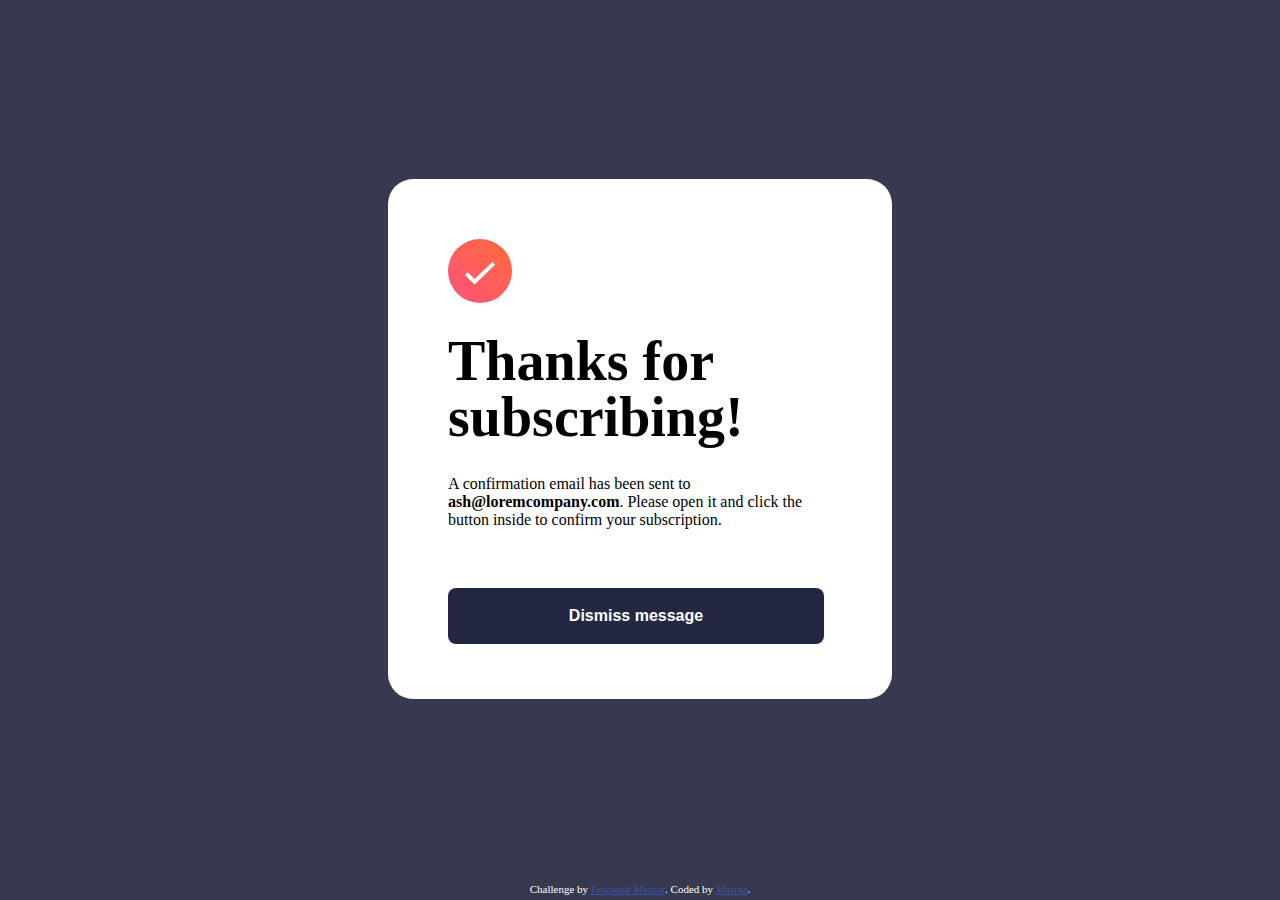
==== success.html @ 61416033 "Added desktop styling to success page" ====
<!DOCTYPE html>
<html lang="en">
<head>
  <meta charset="UTF-8">
  <meta name="viewport" content="width=device-width, initial-scale=1.0"> <!-- displays site properly based on user's device -->

  <link rel="icon" type="image/png" sizes="32x32" href="./assets/images/favicon-32x32.png">
  <link rel="stylesheet" href="./style.css">
  
  <title>Frontend Mentor | Newsletter sign-up form with success message</title>

  <!-- Feel free to remove these styles or customise in your own stylesheet 👍 -->
  <style>
    .attribution { font-size: 11px; text-align: center; }
    .attribution a { color: hsl(228, 45%, 44%); }
  </style>
</head>
<body>

  <!-- Success message start -->
  <main>
    <section id="thanks">
      <img src="assets/images/icon-success.svg" alt="Success icon" id="success-icon" width="64" height="64">
      <h1>Thanks for subscribing!</h1>

      <p>A confirmation email has been sent to <strong>ash@loremcompany.com</strong>. 
        Please open it and click the button inside to confirm your subscription.</p>
    </section>    

    <form action="index.html">
      <input type="submit" class="button" value="Dismiss message">
    </form>
    
  </main>
  

  <!-- Success message end -->
  
  <div class="attribution">
    Challenge by <a href="https://www.frontendmentor.io?ref=challenge" target="_blank">Frontend Mentor</a>. 
    Coded by <a href="#">Marina</a>.
  </div>
</body>
</html>
---- style.css ----
*{
  box-sizing: border-box;
}

body {
  display: flex;
  flex-direction: column;
  font-family: "Roboto", "sans-serif";
  margin: auto;
  min-height: 100vh;
}

.container {
  display: flex;
  flex-direction: column;
  width: 375px;
  height: 842px;
  margin: 0px auto;
}

img {
  display: block;
  margin-left: auto;
  margin-right: auto;
}

#stay-updated {
  width: 327px;
  height: 558px;
  margin: 0px auto;
}

h1 {
  font-size: 40px;
}

ul {
  padding-left: 0px;
  list-style: none;
}

li {
  padding: 10px 0px 7px 40px;
  background-image: url('assets/images/icon-list.svg');
  background-repeat: no-repeat;
  background-position: left center;
  background-size: 21px;
}

form {
  margin: 30px 0px;
  width: 376px;
}

label {
  font-size: 12px;
  font-weight: 700;
}

#email {
  width: 327px;
  height: 56px;
  border: solid 1px;
  border-radius: 8px;
  border-color: hsla(243, 28%, 13%, 0.25);
  padding-left: 20px;
  margin: 10px auto;
  color: hsla(243, 28%, 13%, 0.25);
  font-size: 16px;
  font-weight: 400;
}

main {
  padding-top: 160px;
  margin: auto;
  width: 327px;
}

#success-icon {
  margin-left: 0px;
}

#thanks {
  margin-bottom: 240px; ; 
  height: 304px;
}

.button {
  width: 327px;
  height: 56px;
  border-radius: 8px;
  border: none;
  margin: 15px auto;
  background-color: hsla(234, 29%, 20%, 1);
  color: hsla(0, 0%, 100%, 1);
  font-size: 16px;
  font-weight: 700;
}

.attribution { 
  font-size: 11px; 
  text-align: center; 
  margin: 5px 0px;
}

.attribution a { 
  color: hsl(228, 45%, 44%); 
}

/* MEDIA QUERIES */

@media only screen and (min-width: 426px) { 

  body {
    background-color: hsla(234, 17%, 26%, 1);
    justify-content: center;
  }

  .container {
    width: 928px;
    height: 641px;
    flex-direction: row-reverse;
    background-color: hsla(0, 0%, 100%, 1);
    border-radius: 25px;
    align-items: center;
  }

  #stay-updated {
    width: 376px;
  }

  h1 {
    font-size: 56px;
    line-height: 56px;
    margin: 30px auto;
  }

  #email, .button {
    width: 376px;
  }

  img {
    margin: 0px 25px 0px 0px;
  }

  main {
    background-color: hsla(0, 0%, 100%, 1);
    width: 504px;
    height: 520px;
    border-radius: 25px;
    padding: 60px;
  }

  #thanks {
    margin: 0px;
  }
  .attribution {
    color: hsla(0, 0%, 100%, 1);
  }

  .attribution a {
    color: hsl(6.04deg 82.38% 62.16%);
  }
}
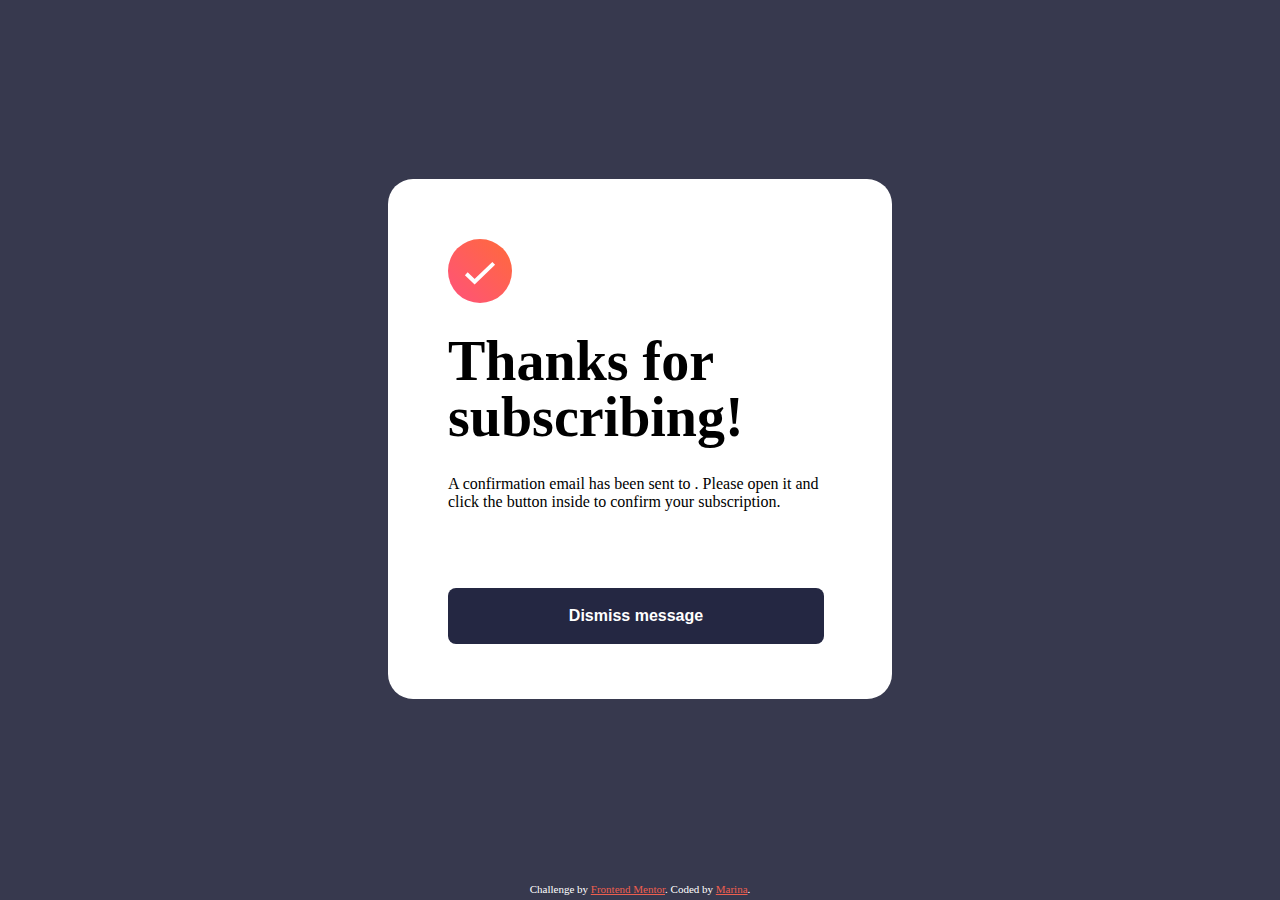
==== commit b0690cdd: "Removed unnecessary style from success.html" ====
--- a/success.html
+++ b/success.html
@@ -3,17 +3,12 @@
 <head>
   <meta charset="UTF-8">
   <meta name="viewport" content="width=device-width, initial-scale=1.0"> <!-- displays site properly based on user's device -->
-
+  <link rel="preload" as="font" href="assets/fonts/Roboto-Regular.ttf" type="font/ttf" crossorigin="anonymous">
+  <link rel="preload" as="font" href="assets/fonts/Roboto-Bold.ttf" type="font/ttf" crossorigin="anonymous">
   <link rel="icon" type="image/png" sizes="32x32" href="./assets/images/favicon-32x32.png">
   <link rel="stylesheet" href="./style.css">
   
   <title>Frontend Mentor | Newsletter sign-up form with success message</title>
-
-  <!-- Feel free to remove these styles or customise in your own stylesheet 👍 -->
-  <style>
-    .attribution { font-size: 11px; text-align: center; }
-    .attribution a { color: hsl(228, 45%, 44%); }
-  </style>
 </head>
 <body>
 
@@ -23,7 +18,7 @@
       <img src="assets/images/icon-success.svg" alt="Success icon" id="success-icon" width="64" height="64">
       <h1>Thanks for subscribing!</h1>
 
-      <p>A confirmation email has been sent to <strong>ash@loremcompany.com</strong>. 
+      <p>A confirmation email has been sent to <strong id="retrieved"></strong>. 
         Please open it and click the button inside to confirm your subscription.</p>
     </section>    
 
@@ -40,5 +35,11 @@
     Challenge by <a href="https://www.frontendmentor.io?ref=challenge" target="_blank">Frontend Mentor</a>. 
     Coded by <a href="#">Marina</a>.
   </div>
+
+  <script>
+    const retrievedValue = localStorage.getItem('email');
+    document.getElementById("retrieved").textContent = retrievedValue;
+    console.log(document.getElementById("retrieved"));
+  </script>
 </body>
 </html>--- a/style.css
+++ b/style.css
@@ -140,6 +140,12 @@
     width: 376px;
   }
 
+  .button:hover {
+    background: linear-gradient(204.47deg, #FF6A3A 0%, #FF527B 100%);
+    cursor: pointer;
+    box-shadow: 0px 5px 10px 5px hsla(0, 30%, 35%, 0.25);
+  }
+
   img {
     margin: 0px 25px 0px 0px;
   }
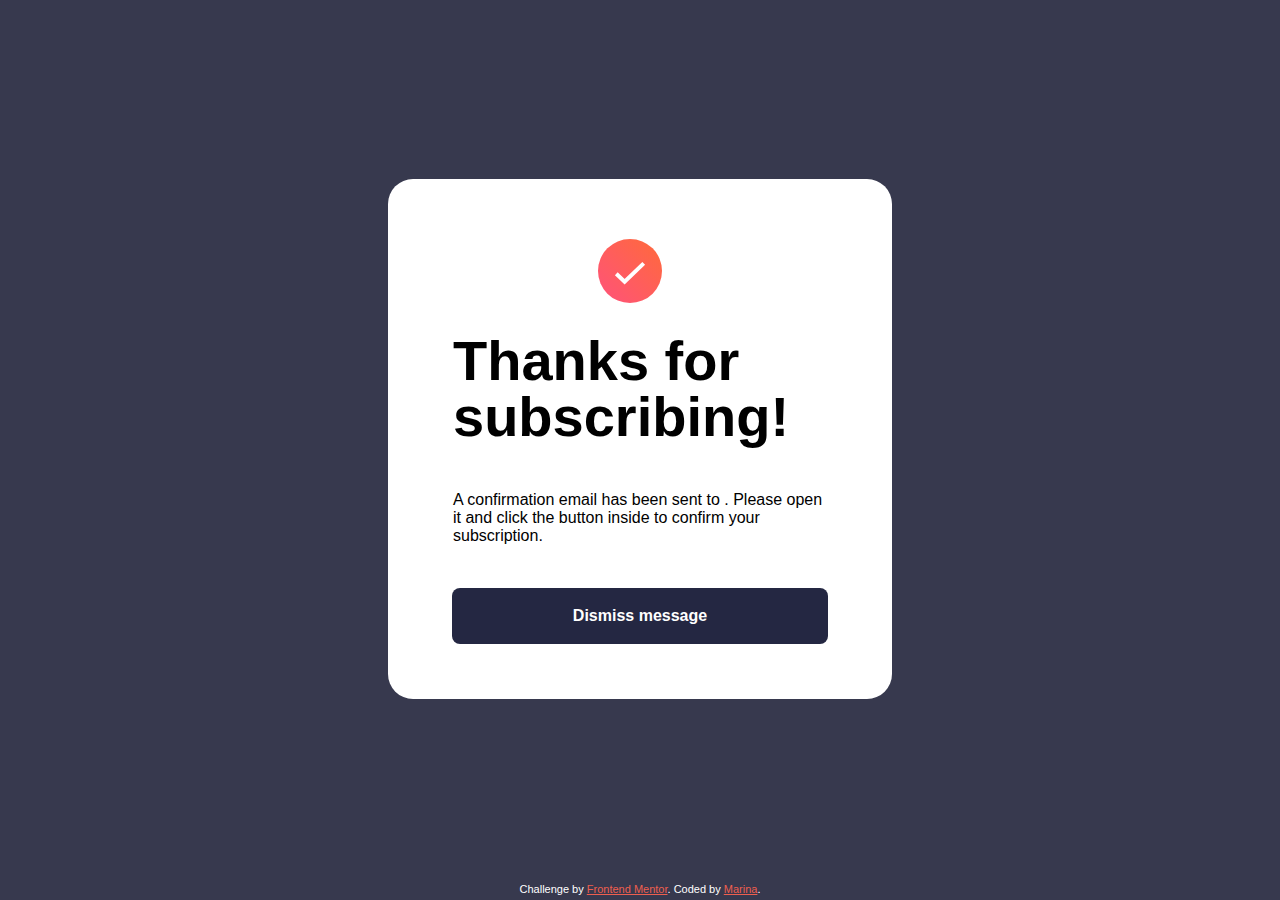
==== commit ecdfd41b: "Added font preload link to success.html" ====
--- a/success.html
+++ b/success.html
@@ -3,9 +3,10 @@
 <head>
   <meta charset="UTF-8">
   <meta name="viewport" content="width=device-width, initial-scale=1.0"> <!-- displays site properly based on user's device -->
-  <link rel="preload" as="font" href="assets/fonts/Roboto-Regular.ttf" type="font/ttf" crossorigin="anonymous">
-  <link rel="preload" as="font" href="assets/fonts/Roboto-Bold.ttf" type="font/ttf" crossorigin="anonymous">
-  <link rel="icon" type="image/png" sizes="32x32" href="./assets/images/favicon-32x32.png">
+  <link rel="preload" as="font" href="assets/fonts/roboto-bold-webfont.woff2" type="font/woff2" crossorigin="anonymous">
+  <link rel="preload" as="font" href="assets/fonts/roboto-regular-webfont.woff2" type="font/woff2" crossorigin="anonymous">
+  <link rel="preload" as="font" href="assets/fonts/roboto-bold-webfont.woff" type="font/woff" crossorigin="anonymous">
+  <link rel="preload" as="font" href="assets/fonts/roboto-regular-webfont.woff" type="font/woff" crossorigin="anonymous">
   <link rel="stylesheet" href="./style.css">
   
   <title>Frontend Mentor | Newsletter sign-up form with success message</title>
--- a/style.css
+++ b/style.css
@@ -1,3 +1,16 @@
+@font-face {  
+  font-family: 'Roboto';  
+  font-display: swap; 
+  src: local('Roboto Bold'), url('assets/fonts/roboto-bold-webfont.woff2') format('woff2') url('assets/fonts/roboto-bold-webfont.woff') format('woff');
+  font-weight: 700; 
+}
+
+@font-face {  
+  font-family: 'Roboto';  
+  font-display: swap; 
+  src: local('Roboto Regular'), url('assets/fonts/roboto-regular-webfont.woff2') format('woff2') url('assets/fonts/roboto-regular-webfont.woff') format('woff');
+  font-weight: 400; 
+}
 
 *{
   box-sizing: border-box;
@@ -6,7 +19,7 @@
 body {
   display: flex;
   flex-direction: column;
-  font-family: "Roboto", "sans-serif";
+  font-family: 'Roboto', sans-serif;
   margin: auto;
   min-height: 100vh;
 }
@@ -50,12 +63,20 @@
 
 form {
   margin: 30px 0px;
-  width: 376px;
-}
-
-label {
+  /* width: 327px; */
+}
+
+#left {
   font-size: 12px;
   font-weight: 700;
+}
+
+#invalidMsg {
+  visibility: hidden;
+  font-size: 12px;
+  font-weight: 700;
+  color: hsla(4, 100%, 67%, 1);
+  float: right;
 }
 
 #email {
@@ -66,13 +87,22 @@
   border-color: hsla(243, 28%, 13%, 0.25);
   padding-left: 20px;
   margin: 10px auto;
-  color: hsla(243, 28%, 13%, 0.25);
+  color: hsla(234, 29%, 20%, 1);
   font-size: 16px;
   font-weight: 400;
 }
 
+.invalid {
+  outline: 1px solid hsla(4, 100%, 67%, 1);
+  background-color: hsla(4, 100%, 67%, 0.15);
+  color: hsla(4, 100%, 67%, 1) !important;
+}
+
 main {
-  padding-top: 160px;
+  display: flex;
+  flex-direction: column;
+  align-items: center;
+  padding: 100px 10px 0px 10px;
   margin: auto;
   width: 327px;
 }
@@ -82,12 +112,16 @@
 }
 
 #thanks {
-  margin-bottom: 240px; ; 
+  display: flex;
+  flex-direction: column;
+  align-items: center;
+  margin-bottom: 65px; ; 
   height: 304px;
+  padding-left: 5px;;
 }
 
 .button {
-  width: 327px;
+  width: 320px;
   height: 56px;
   border-radius: 8px;
   border: none;
@@ -140,6 +174,10 @@
     width: 376px;
   }
 
+  #email:hover {
+    cursor: pointer;
+  }
+
   .button:hover {
     background: linear-gradient(204.47deg, #FF6A3A 0%, #FF527B 100%);
     cursor: pointer;
